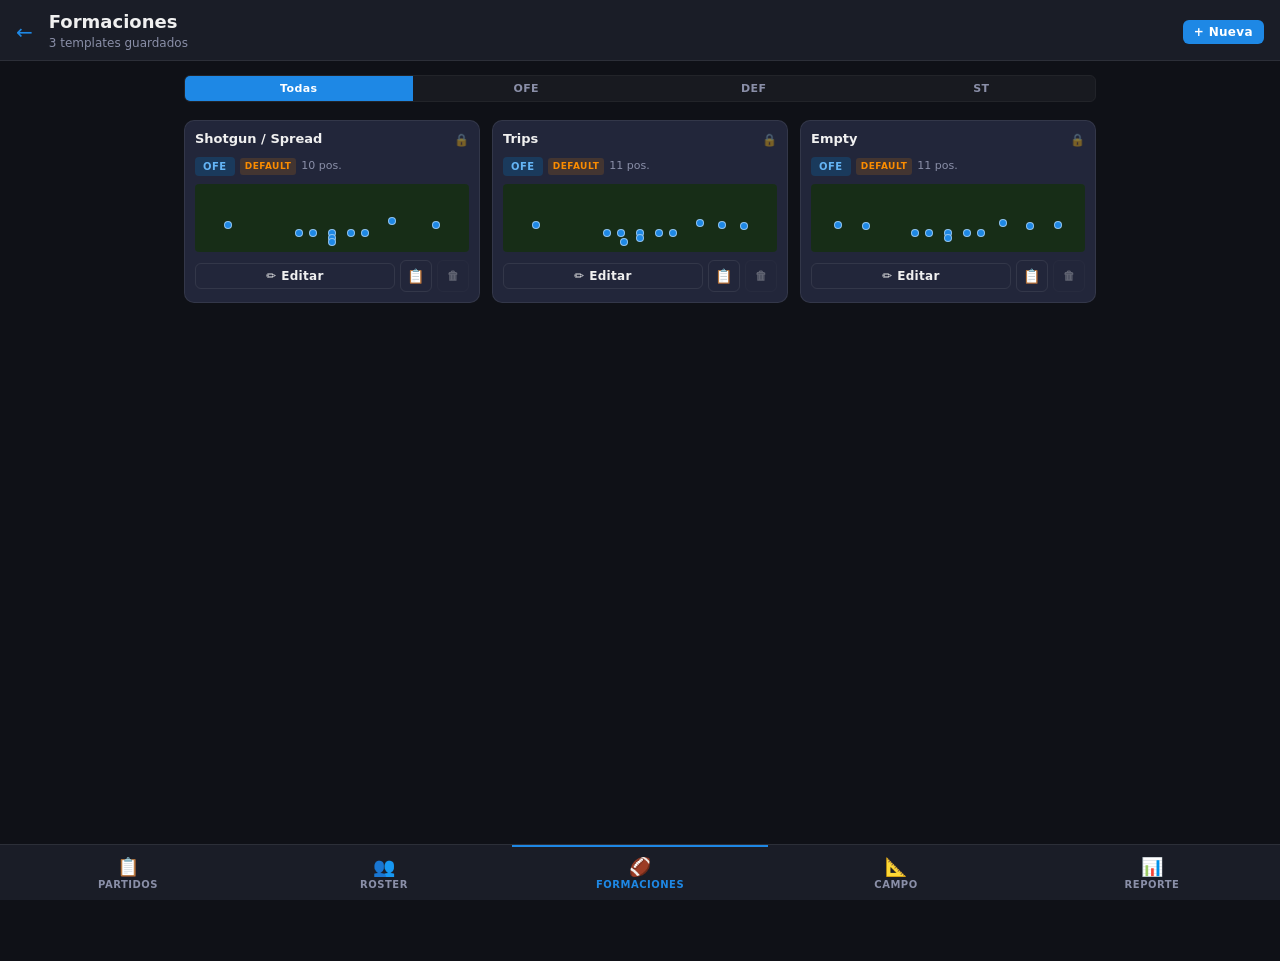
==== formations.html @ b18ea70d "Add files via upload" ====
<!DOCTYPE html>
<html lang="es">
<head>
  <meta charset="UTF-8">
  <meta name="viewport" content="width=device-width, initial-scale=1.0, user-scalable=no">
  <title>Formaciones — Player Participation</title>
  <link rel="stylesheet" href="styles.css">
  <style>
    /* ══ LIST VIEW ══ */

    .page-header {
      display: flex; align-items: center; gap: 8px;
      padding: 12px 16px 8px;
      border-bottom: 1px solid var(--border);
      background: var(--bg-panel);
      position: sticky; top: 0; z-index: 20;
    }
    .header-back {
      background: none; border: none; color: var(--accent);
      font-size: 20px; line-height: 1; padding: 4px 8px 4px 0;
      cursor: pointer; flex-shrink: 0;
      -webkit-tap-highlight-color: transparent;
    }
    .header-title-wrap { flex: 1; min-width: 0; }
    .header-title { font-size: 18px; font-weight: 800; line-height: 1.1; }
    .header-subtitle { font-size: 12px; color: var(--text-muted); margin-top: 2px; }

    .filter-bar { padding: 12px 16px 4px; }

    /* Formation grid */
    .formation-grid {
      display: grid;
      grid-template-columns: 1fr 1fr;
      gap: 12px;
      padding: 12px 16px 80px;
    }

    .formation-card {
      background: var(--bg-card);
      border-radius: var(--radius-md);
      padding: 10px;
      border: 1px solid var(--border);
      display: flex; flex-direction: column; gap: 8px;
      transition: border-color 0.15s;
    }
    .formation-card:hover { border-color: rgba(255,255,255,0.15); }

    .card-top-row {
      display: flex; align-items: flex-start;
      justify-content: space-between; gap: 4px;
    }
    .card-name {
      font-size: 13px; font-weight: 700; line-height: 1.3;
      word-break: break-word; flex: 1;
    }
    .badge-lock { font-size: 12px; opacity: 0.45; flex-shrink: 0; }
    .card-meta {
      display: flex; align-items: center;
      gap: 5px; flex-wrap: wrap;
    }
    .badge-default {
      padding: 2px 5px; border-radius: 3px;
      font-size: 9px; font-weight: 800; letter-spacing: 0.5px;
      background: rgba(251,140,0,0.15); color: var(--warn);
      text-transform: uppercase;
    }
    .card-pos-count { font-size: 11px; color: var(--text-muted); }

    /* Mini field preview */
    .mini-field {
      position: relative; width: 100%; height: 68px;
      border-radius: 4px; overflow: hidden;
      background-color: var(--bg-field);
      background-image: url('35_NCAA_Field_Player_Participation.png');
      background-size: cover; background-position: center;
      flex-shrink: 0;
    }
    .mini-field::before {
      content: ''; position: absolute; inset: 0;
      background: rgba(0,0,0,0.22); pointer-events: none;
    }
    .mini-dot {
      position: absolute;
      width: 7px; height: 7px; border-radius: 50%;
      background: #1e88e5; transform: translate(-50%,-50%);
      z-index: 1; pointer-events: none;
    }

    /* Card actions */
    .card-actions { display: flex; gap: 5px; align-items: center; }
    .btn-edit-card { flex: 1; }

    @media (min-width: 768px) {
      .filter-bar {
        padding: 14px 24px 4px;
        max-width: 960px; margin: 0 auto;
      }
      .formation-grid {
        grid-template-columns: 1fr 1fr 1fr;
        padding: 14px 24px 80px;
        max-width: 960px; margin: 0 auto;
      }
    }

    /* ══ EDITOR VIEW ══ */

    #view-editor {
      position: fixed; inset: 0;
      background: var(--bg-app);
      z-index: 200;
      display: none; flex-direction: column;
    }
    #view-editor.active { display: flex; }

    .editor-header {
      display: flex; align-items: center; gap: 8px;
      padding: 10px 16px;
      background: var(--bg-panel);
      border-bottom: 1px solid var(--border);
      flex-shrink: 0;
    }
    .editor-title {
      flex: 1; font-size: 15px; font-weight: 700; text-align: center;
      white-space: nowrap; overflow: hidden; text-overflow: ellipsis;
    }

    /* Editor body — portrait: single column, landscape: two columns */
    .editor-body {
      flex: 1; overflow-y: auto; -webkit-overflow-scrolling: touch;
      padding: 14px; display: flex; flex-direction: column; gap: 14px;
    }
    .editor-left  { display: flex; flex-direction: column; gap: 14px; }
    .editor-right { display: flex; flex-direction: column; gap: 14px; }

    @media (min-width: 768px) {
      .editor-body {
        flex-direction: row; align-items: flex-start;
        overflow: hidden; padding: 16px 20px; gap: 18px;
      }
      .editor-left {
        flex: 1; min-width: 0; overflow-y: auto; height: 100%;
      }
      .editor-right {
        width: 275px; flex-shrink: 0; overflow-y: auto; height: 100%;
      }
    }

    /* Meta panel */
    .editor-meta {
      background: var(--bg-panel); border-radius: var(--radius-md);
      padding: 13px; border: 1px solid var(--border);
      display: flex; flex-direction: column; gap: 10px; flex-shrink: 0;
    }
    .csv-hint {
      background: rgba(30,136,229,0.08);
      border: 1px solid rgba(30,136,229,0.18);
      border-radius: var(--radius-sm);
      padding: 8px 10px; font-size: 11px;
      color: var(--text-muted); line-height: 1.55;
    }

    /* Unit toggle */
    .unit-toggle { display: flex; gap: 8px; }
    .unit-toggle-btn {
      flex: 1; padding: 8px 6px;
      border-radius: var(--radius-sm); border: 1px solid var(--border);
      background: rgba(255,255,255,0.04); color: var(--text-muted);
      font-size: 13px; font-weight: 700; cursor: pointer; text-align: center;
      transition: background 0.15s, border-color 0.15s, color 0.15s;
      -webkit-tap-highlight-color: transparent;
    }
    .unit-toggle-btn[data-unit="OFE"].active { background:#1a3a5c; border-color:#64b5f6; color:#64b5f6; }
    .unit-toggle-btn[data-unit="DEF"].active { background:#3a1a1a; border-color:#ef9a9a; color:#ef9a9a; }
    .unit-toggle-btn[data-unit="ST"].active  { background:#1a3a1a; border-color:#a5d6a7; color:#a5d6a7; }

    /* Editor field */
    #editor-field {
      aspect-ratio: 16 / 7;
      max-height: 65vh;
      width: 100%;
      background-image: url('35_NCAA_Field_Player_Participation.png');
      background-size: cover;
      background-position: center center;
      position: relative;
      overflow: hidden;
      border-radius: var(--radius-md);
      border: 2px solid rgba(255,255,255,0.1);
      background-color: var(--bg-field);
      touch-action: none;
      user-select: none; -webkit-user-select: none;
      flex-shrink: 0; cursor: default;
    }
    #editor-field::before {
      content: ''; position: absolute; inset: 0;
      background: rgba(0,0,0,0.15); z-index: 1; pointer-events: none;
    }

    /* Editor chips */
    .e-chip {
      position: absolute;
      width: 44px; height: 44px; border-radius: 50%;
      border: 2px solid rgba(255,255,255,0.6);
      background: rgba(30,136,229,0.65);
      display: flex; align-items: center; justify-content: center;
      font-size: 9px; font-weight: 800; color: #fff;
      cursor: grab; transform: translate(-50%,-50%);
      user-select: none; -webkit-user-select: none;
      touch-action: none; z-index: 10;
      text-align: center; line-height: 1.15;
      overflow: hidden; word-break: break-all; padding: 3px;
      transition: border-color 0.1s, box-shadow 0.1s, background 0.1s;
    }
    .e-chip:active { cursor: grabbing; }
    .e-chip.selected {
      border-color: #fff;
      box-shadow: 0 0 0 3px rgba(255,255,255,0.3);
      background: var(--accent); z-index: 15;
    }

    /* Controls panel */
    .editor-controls {
      background: var(--bg-panel); border-radius: var(--radius-md);
      padding: 13px; border: 1px solid var(--border);
      display: flex; flex-direction: column; gap: 10px; flex-shrink: 0;
    }
    .controls-top-row { display: flex; gap: 8px; }
    .label-panel { display: flex; flex-direction: column; gap: 6px; }
    .label-panel.hidden { display: none; }
    .chip-count {
      font-size: 11px; color: var(--text-muted); text-align: right;
    }
  </style>
</head>
<body>

  <!-- ══════════════════════════════════
       LIST VIEW
  ══════════════════════════════════ -->
  <div id="view-list">

    <header class="page-header">
      <button class="header-back" onclick="location.href='index.html'" aria-label="Volver">←</button>
      <div class="header-title-wrap">
        <div class="header-title">Formaciones</div>
        <div class="header-subtitle" id="counter">0 templates</div>
      </div>
      <button class="btn btn-primary btn-sm" onclick="openEditor(null)">+ Nueva</button>
    </header>

    <main class="page-content">

      <!-- Unit filter -->
      <div class="filter-bar">
        <div class="tab-strip">
          <button class="tab-btn active" data-unit="all" onclick="setUnitFilter('all')">Todas</button>
          <button class="tab-btn"        data-unit="OFE" onclick="setUnitFilter('OFE')">OFE</button>
          <button class="tab-btn"        data-unit="DEF" onclick="setUnitFilter('DEF')">DEF</button>
          <button class="tab-btn"        data-unit="ST"  onclick="setUnitFilter('ST')">ST</button>
        </div>
      </div>

      <!-- Grid container (filled by JS) -->
      <div id="formation-grid-wrap"></div>

    </main>

    <nav class="nav-bar">
      <button class="nav-tab" onclick="location.href='index.html'">
        <span class="nav-icon">📋</span>PARTIDOS
      </button>
      <button class="nav-tab" onclick="location.href='roster.html'">
        <span class="nav-icon">👥</span>ROSTER
      </button>
      <button class="nav-tab active" onclick="location.href='formations.html'">
        <span class="nav-icon">🏈</span>FORMACIONES
      </button>
      <button class="nav-tab" onclick="goCampo()">
        <span class="nav-icon">📐</span>CAMPO
      </button>
      <button class="nav-tab" onclick="goReport()">
        <span class="nav-icon">📊</span>REPORTE
      </button>
    </nav>

  </div><!-- #view-list -->

  <!-- ══════════════════════════════════
       EDITOR VIEW (fixed full-screen overlay)
  ══════════════════════════════════ -->
  <div id="view-editor">

    <header class="editor-header">
      <button class="btn btn-ghost btn-sm" onclick="cancelEditor()">← Cancelar</button>
      <div class="editor-title" id="editor-title">Nueva formación</div>
      <button class="btn btn-primary btn-sm" onclick="submitFormation()">Guardar</button>
    </header>

    <div class="editor-body" id="editor-body">

      <!-- Left: interactive field -->
      <div class="editor-left">
        <div id="editor-field"></div>
      </div>

      <!-- Right: metadata + controls -->
      <div class="editor-right">

        <!-- Meta -->
        <div class="editor-meta">
          <div class="form-group">
            <label class="form-label" for="f-form-name">Nombre del template *</label>
            <input type="text" id="f-form-name" placeholder="Ej: Shotgun / Spread"
                   oninput="onNameInput(this.value)">
          </div>
          <div class="form-group">
            <label class="form-label">Unidad *</label>
            <div class="unit-toggle">
              <button class="unit-toggle-btn" data-unit="OFE" onclick="selectEditorUnit('OFE')">OFE</button>
              <button class="unit-toggle-btn" data-unit="DEF" onclick="selectEditorUnit('DEF')">DEF</button>
              <button class="unit-toggle-btn" data-unit="ST"  onclick="selectEditorUnit('ST')">ST</button>
            </div>
          </div>
          <div class="csv-hint">
            ℹ️ El nombre debe coincidir exactamente con el valor de <strong>"Formation"</strong> en tu CSV de PlaySync
          </div>
        </div>

        <!-- Controls -->
        <div class="editor-controls">
          <div class="controls-top-row">
            <button class="btn btn-ghost btn-sm" style="flex:1" onclick="addChip()">
              + Agregar posición
            </button>
            <button class="btn btn-danger btn-sm btn-icon" id="btn-del-chip"
                    onclick="deleteSelectedChip()" disabled title="Eliminar seleccionada"
                    style="width:36px;height:32px">🗑</button>
          </div>
          <div class="label-panel hidden" id="label-panel">
            <label class="form-label">Posición seleccionada — label</label>
            <input type="text" id="f-chip-label" placeholder="Ej: WR-X"
                   oninput="updateChipLabel(this.value)"
                   onkeydown="if(event.key==='Enter')this.blur()">
          </div>
          <div class="chip-count" id="chip-count">0 posiciones</div>
        </div>

      </div><!-- .editor-right -->
    </div><!-- .editor-body -->

  </div><!-- #view-editor -->

  <!-- TOAST -->
  <div class="toast" id="toast"></div>

  <script src="app.js"></script>
  <script>
  'use strict';

  /* ─────────────────────────────────────────────
     STATE
  ───────────────────────────────────────────── */
  let formations       = [];
  let activeUnit       = 'all';
  let editingFormation = null;   // deep copy of formation being edited
  let selectedChipId   = null;
  let isDragging       = false;

  /* ─────────────────────────────────────────────
     INIT
  ───────────────────────────────────────────── */
  document.addEventListener('DOMContentLoaded', () => {
    formations = getFormations();
    renderList();
    updateCounter();

    // Deselect chip when clicking field background
    document.getElementById('editor-field').addEventListener('click', (e) => {
      if (e.target === document.getElementById('editor-field') && !isDragging) {
        deselectChip();
      }
    });
  });

  /* ─────────────────────────────────────────────
     LIST VIEW — RENDER
  ───────────────────────────────────────────── */
  function setUnitFilter(unit) {
    activeUnit = unit;
    document.querySelectorAll('.tab-btn').forEach(btn => {
      btn.classList.toggle('active', btn.dataset.unit === unit);
    });
    renderList();
  }

  function renderList() {
    formations = getFormations();
    const wrap = document.getElementById('formation-grid-wrap');

    const filtered = formations.filter(
      f => activeUnit === 'all' || f.unit === activeUnit
    );

    if (!formations.length) {
      wrap.innerHTML = `
        <div class="empty-state">
          <div class="empty-icon">🏈</div>
          <div><strong>Sin formaciones guardadas</strong></div>
          <div style="margin-top:6px;font-size:13px">
            Crea tu primera formación o<br>usa las plantillas por defecto
          </div>
          <div style="margin-top:1.25rem">
            <button class="btn btn-primary btn-sm" onclick="openEditor(null)">+ Nueva formación</button>
          </div>
        </div>`;
      return;
    }

    if (!filtered.length) {
      wrap.innerHTML = `
        <div class="empty-state" style="padding:2.5rem 1rem">
          <div style="font-size:13px;color:var(--text-muted)">Sin formaciones para esta unidad</div>
        </div>`;
      return;
    }

    wrap.innerHTML = `<div class="formation-grid">${
      filtered.map(f => buildCardHTML(f)).join('')
    }</div>`;

    // Inject mini-field dots after DOM insertion
    filtered.forEach(f => {
      const el = document.getElementById(`mini-${f.id}`);
      if (el) renderMiniField(f, el);
    });
  }

  function buildCardHTML(f) {
    const badgeCls = f.unit === 'OFE' ? 'badge-ofe'
                   : f.unit === 'DEF' ? 'badge-def'
                   : 'badge-st';
    const posCount = (f.positions || []).length;

    return `
      <div class="formation-card">
        <div class="card-top-row">
          <div class="card-name">${esc(f.name)}</div>
          ${f.isDefault ? '<span class="badge-lock" title="Template por defecto">🔒</span>' : ''}
        </div>
        <div class="card-meta">
          <span class="badge ${badgeCls}">${esc(f.unit)}</span>
          ${f.isDefault ? '<span class="badge-default">DEFAULT</span>' : ''}
          <span class="card-pos-count">${posCount} pos.</span>
        </div>
        <div class="mini-field" id="mini-${f.id}"></div>
        <div class="card-actions">
          <button class="btn btn-ghost btn-sm btn-edit-card"
                  onclick="openEditor('${f.id}')">✏ Editar</button>
          <button class="btn btn-ghost btn-sm btn-icon" title="Duplicar"
                  onclick="duplicateFormation('${f.id}')"
                  style="width:32px;height:32px;font-size:14px">📋</button>
          ${f.isDefault
            ? `<button class="btn btn-ghost btn-sm btn-icon" title="Template por defecto — no se puede eliminar"
                       style="width:32px;height:32px;opacity:.3;cursor:not-allowed">🗑</button>`
            : `<button class="btn btn-ghost btn-sm btn-icon" title="Eliminar"
                       onclick="confirmDeleteFormation('${f.id}')"
                       style="width:32px;height:32px">🗑</button>`
          }
        </div>
      </div>`;
  }

  function renderMiniField(formation, containerEl) {
    containerEl.style.position   = 'relative';
    containerEl.style.background = '#1e3a1e';
    containerEl.style.borderRadius = '4px';
    containerEl.style.width      = '100%';
    containerEl.style.aspectRatio = '16 / 7';
    containerEl.style.height     = '';

    (formation.positions || []).forEach(pos => {
      const dot = document.createElement('div');
      dot.style.cssText = `
        position: absolute;
        width: 8px;
        height: 8px;
        border-radius: 50%;
        background: #1e88e5;
        border: 1px solid rgba(255,255,255,0.5);
        left: ${pos.x}%;
        top: ${pos.y}%;
        transform: translate(-50%, -50%);
      `;
      containerEl.appendChild(dot);
    });
  }

  function updateCounter() {
    const n = getFormations().length;
    document.getElementById('counter').textContent =
      n === 1 ? '1 template guardado' : `${n} templates guardados`;
  }

  /* ─────────────────────────────────────────────
     LIST ACTIONS
  ───────────────────────────────────────────── */
  function confirmDeleteFormation(id) {
    const f = formations.find(x => x.id === id);
    if (!f) return;
    if (f.isDefault) {
      showToast('Los templates por defecto no se pueden eliminar');
      return;
    }
    if (!confirm(`¿Eliminar la formación "${f.name}"?`)) return;
    deleteFormation(id);
    formations = getFormations();
    renderList();
    updateCounter();
    showToast('Formación eliminada');
  }

  function duplicateFormation(id) {
    const original = formations.find(f => f.id === id);
    if (!original) return;
    const copy = {
      id:        generateId(),
      name:      `Copia de ${original.name}`,
      unit:      original.unit,
      isDefault: false,
      positions: (original.positions || []).map(p => ({ ...p, id: generateId() })),
    };
    saveFormation(copy);
    formations = getFormations();
    renderList();
    updateCounter();
    showToast(`"${copy.name}" creada ✓`);
  }

  /* ─────────────────────────────────────────────
     EDITOR — OPEN / CLOSE
  ───────────────────────────────────────────── */
  function openEditor(idOrNull) {
    if (idOrNull) {
      const f = formations.find(x => x.id === idOrNull);
      if (!f) return;
      // Deep copy so edits don't mutate originals until Save
      editingFormation = {
        id:        f.id,
        name:      f.name,
        unit:      f.unit,
        isDefault: f.isDefault || false,
        positions: (f.positions || []).map(p => ({ ...p })),
      };
    } else {
      editingFormation = {
        id:        generateId(),
        name:      '',
        unit:      'OFE',
        isDefault: false,
        positions: [],
      };
    }

    selectedChipId = null;

    document.getElementById('f-form-name').value = editingFormation.name;
    setEditorUnit(editingFormation.unit);
    document.getElementById('editor-title').textContent =
      editingFormation.name || 'Nueva formación';

    document.getElementById('view-editor').classList.add('active');
    renderEditorField();
    updateChipCount();
    syncLabelPanel();
  }

  function cancelEditor() {
    document.getElementById('view-editor').classList.remove('active');
    editingFormation = null;
    selectedChipId   = null;
  }

  /* ─────────────────────────────────────────────
     EDITOR — META
  ───────────────────────────────────────────── */
  function onNameInput(val) {
    if (editingFormation) editingFormation.name = val.trim();
    document.getElementById('editor-title').textContent = val.trim() || 'Nueva formación';
  }

  function selectEditorUnit(unit) {
    if (editingFormation) editingFormation.unit = unit;
    setEditorUnit(unit);
  }

  function setEditorUnit(unit) {
    document.querySelectorAll('.unit-toggle-btn').forEach(btn => {
      btn.classList.toggle('active', btn.dataset.unit === unit);
    });
  }

  /* ─────────────────────────────────────────────
     EDITOR — FIELD RENDER
  ───────────────────────────────────────────── */
  function renderEditorField() {
    const field = document.getElementById('editor-field');
    // Remove existing chips (keep ::before pseudo-element via CSS)
    field.querySelectorAll('.e-chip').forEach(el => el.remove());

    if (!editingFormation) return;

    editingFormation.positions.forEach(pos => {
      const chip = document.createElement('div');
      chip.className  = 'e-chip';
      chip.style.left = pos.x + '%';
      chip.style.top  = pos.y + '%';
      chip.dataset.id = pos.id;

      // Cambio 2 — tamaño y color de chip
      chip.style.width        = '42px';
      chip.style.height       = '42px';
      chip.style.borderRadius = '50%';
      chip.style.background   = 'rgba(0, 0, 0, 0.75)';
      chip.style.border       = '2px solid rgba(255, 255, 255, 0.85)';
      chip.style.color        = '#ffffff';
      chip.style.cursor       = 'grab';

      if (pos.id === selectedChipId) {
        chip.style.border     = '3px solid #ffffff';
        chip.style.boxShadow  = '0 0 0 3px rgba(255,255,255,0.4)';
        chip.style.background = '#1e88e5';
      }

      // Cambio 3 — label element con tipografía
      const labelEl = document.createElement('span');
      labelEl.textContent          = pos.label;
      labelEl.style.fontSize       = '9px';
      labelEl.style.fontWeight     = '500';
      labelEl.style.color          = '#ffffff';
      labelEl.style.textAlign      = 'center';
      labelEl.style.maxWidth       = '38px';
      labelEl.style.overflow       = 'hidden';
      labelEl.style.textOverflow   = 'ellipsis';
      labelEl.style.whiteSpace     = 'nowrap';
      labelEl.style.lineHeight     = '1.1';
      chip.appendChild(labelEl);

      chip.addEventListener('mousedown', (e) => {
        e.preventDefault();
        e.stopPropagation();
        selectChip(pos.id);
        initDrag(chip, pos.id, e);
      });
      chip.addEventListener('touchstart', (e) => {
        e.preventDefault();
        e.stopPropagation();
        selectChip(pos.id);
        initDrag(chip, pos.id, e);
      }, { passive: false });

      field.appendChild(chip);
    });
  }

  /* ─────────────────────────────────────────────
     EDITOR — CHIP SELECTION
  ───────────────────────────────────────────── */
  function selectChip(id) {
    selectedChipId = id;
    document.querySelectorAll('.e-chip').forEach(el => {
      el.classList.toggle('selected', el.dataset.id === id);
    });
    syncLabelPanel();
  }

  function deselectChip() {
    selectedChipId = null;
    document.querySelectorAll('.e-chip').forEach(el => el.classList.remove('selected'));
    syncLabelPanel();
  }

  function syncLabelPanel() {
    const panel = document.getElementById('label-panel');
    const delBtn = document.getElementById('btn-del-chip');

    if (selectedChipId && editingFormation) {
      const pos = editingFormation.positions.find(p => p.id === selectedChipId);
      if (pos) {
        panel.classList.remove('hidden');
        document.getElementById('f-chip-label').value = pos.label;
        delBtn.disabled = false;
        return;
      }
    }
    panel.classList.add('hidden');
    delBtn.disabled = true;
  }

  function updateChipLabel(newLabel) {
    if (!selectedChipId || !editingFormation) return;
    const pos = editingFormation.positions.find(p => p.id === selectedChipId);
    if (!pos) return;
    pos.label = newLabel;
    // Update DOM text directly — no full re-render needed
    const chip = document.querySelector(`.e-chip[data-id="${selectedChipId}"]`);
    if (chip) {
      const labelEl = chip.querySelector('span');
      if (labelEl) labelEl.textContent = newLabel;
    }
  }

  /* ─────────────────────────────────────────────
     EDITOR — ADD / DELETE CHIP
  ───────────────────────────────────────────── */
  function addChip() {
    if (!editingFormation) return;
    const newPos = { id: generateId(), label: 'POS', x: 50, y: 50 };
    editingFormation.positions.push(newPos);
    renderEditorField();
    updateChipCount();
    selectChip(newPos.id);
    setTimeout(() => {
      const inp = document.getElementById('f-chip-label');
      inp.focus();
      inp.select();
    }, 60);
  }

  function deleteSelectedChip() {
    if (!selectedChipId || !editingFormation) return;
    editingFormation.positions = editingFormation.positions.filter(
      p => p.id !== selectedChipId
    );
    selectedChipId = null;
    renderEditorField();
    updateChipCount();
    syncLabelPanel();
  }

  function updateChipCount() {
    const n = editingFormation ? editingFormation.positions.length : 0;
    document.getElementById('chip-count').textContent =
      n === 1 ? '1 posición' : `${n} posiciones`;
  }

  /* ─────────────────────────────────────────────
     EDITOR — DRAG & DROP (mouse + touch)
  ───────────────────────────────────────────── */
  function initDrag(chipEl, posId, startEvent) {
    if (isDragging) return;

    const field = document.getElementById('editor-field');
    const pos   = editingFormation.positions.find(p => p.id === posId);
    if (!pos) return;

    const fieldRect = field.getBoundingClientRect();

    // Chip center in pixels relative to the field
    const chipCX = (pos.x / 100) * fieldRect.width;
    const chipCY = (pos.y / 100) * fieldRect.height;

    // Initial pointer position
    const startCX = startEvent.touches
      ? startEvent.touches[0].clientX
      : startEvent.clientX;
    const startCY = startEvent.touches
      ? startEvent.touches[0].clientY
      : startEvent.clientY;

    // Offset from the pointer to the chip center
    const offsetX = startCX - (fieldRect.left + chipCX);
    const offsetY = startCY - (fieldRect.top  + chipCY);

    isDragging = true;
    chipEl.style.cursor  = 'grabbing';
    chipEl.style.opacity = '0.85';
    chipEl.style.zIndex  = '50';

    function onMove(e) {
      e.preventDefault();
      const rect    = field.getBoundingClientRect();
      const clientX = e.touches ? e.touches[0].clientX : e.clientX;
      const clientY = e.touches ? e.touches[0].clientY : e.clientY;

      let newX = ((clientX - rect.left - offsetX) / rect.width)  * 100;
      let newY = ((clientY - rect.top  - offsetY) / rect.height) * 100;

      newX = Math.max(2, Math.min(98, newX));
      newY = Math.max(2, Math.min(98, newY));

      chipEl.style.left = newX + '%';
      chipEl.style.top  = newY + '%';
    }

    function onEnd() {
      isDragging = false;
      chipEl.style.cursor  = 'grab';
      chipEl.style.opacity = '1';
      chipEl.style.zIndex  = '';
      document.removeEventListener('mousemove', onMove);
      document.removeEventListener('mouseup',   onEnd);
      document.removeEventListener('touchmove', onMove);
      document.removeEventListener('touchend',  onEnd);

      // Persist final position to the data model
      const finalX = parseFloat(chipEl.style.left);
      const finalY = parseFloat(chipEl.style.top);
      if (!isNaN(finalX)) pos.x = finalX;
      if (!isNaN(finalY)) pos.y = finalY;
    }

    document.addEventListener('mousemove', onMove);
    document.addEventListener('mouseup',   onEnd);
    document.addEventListener('touchmove', onMove, { passive: false });
    document.addEventListener('touchend',  onEnd,  { passive: false });
  }

  /* ─────────────────────────────────────────────
     EDITOR — SAVE
  ───────────────────────────────────────────── */
  function submitFormation() {
    if (!editingFormation) return;

    const name = document.getElementById('f-form-name').value.trim();
    if (!name) {
      showToast('Ingresa un nombre para la formación');
      document.getElementById('f-form-name').focus();
      return;
    }
    if (!editingFormation.positions.length) {
      showToast('Agrega al menos una posición al campo');
      return;
    }

    editingFormation.name = name;

    saveFormation({
      id:        editingFormation.id,
      name:      editingFormation.name,
      unit:      editingFormation.unit,
      positions: editingFormation.positions,
    });

    formations = getFormations();
    cancelEditor();
    renderList();
    updateCounter();
    showToast(`"${name}" guardada ✓`);
  }

  /* ─────────────────────────────────────────────
     NAVIGATION
  ───────────────────────────────────────────── */
  function goCampo() {
    const game = getCurrentGame();
    if (game) {
      location.href = `grade.html?game=${game.id}`;
    } else {
      const games = getGames();
      if (games.length) {
        setCurrentGame(games[0].id);
        location.href = `grade.html?game=${games[0].id}`;
      } else {
        showToast('Crea un partido primero');
      }
    }
  }

  function goReport() {
    const games = getGames();
    if (!games.length) { showToast('Sin partidos para reportar'); return; }
    const last = games.slice().sort((a, b) =>
      (b.date || '').localeCompare(a.date || '')
    )[0];
    location.href = `report.html?game=${last.id}`;
  }

  /* ─────────────────────────────────────────────
     TOAST
  ───────────────────────────────────────────── */
  let _tt;
  function showToast(msg) {
    const el = document.getElementById('toast');
    el.textContent = msg;
    el.classList.add('show');
    clearTimeout(_tt);
    _tt = setTimeout(() => el.classList.remove('show'), 2500);
  }

  /* ─────────────────────────────────────────────
     HELPERS
  ───────────────────────────────────────────── */
  function esc(s) {
    return String(s)
      .replace(/&/g,'&amp;').replace(/</g,'&lt;')
      .replace(/>/g,'&gt;').replace(/"/g,'&quot;');
  }
  </script>

</body>
</html>
---- styles.css ----
/* ============================================================
   Player Participation — styles.css
   Global styles, components, and utilities
   ============================================================ */

/* ────────────────────────────────────────────
   CSS VARIABLES
──────────────────────────────────────────── */
:root {
  --bg-app:       #0f1117;
  --bg-panel:     #1a1d27;
  --bg-card:      #22263a;
  --bg-field:     #1e3a1e;
  --accent:       #1e88e5;
  --accent-dark:  #1565c0;
  --success:      #43a047;
  --danger:       #e53935;
  --warn:         #fb8c00;
  --text-primary: #f0f0f0;
  --text-muted:   #8a8fa8;
  --border:       rgba(255, 255, 255, 0.08);
  --radius-sm:    6px;
  --radius-md:    10px;
  --radius-lg:    16px;
}

/* ────────────────────────────────────────────
   RESET & BASE
──────────────────────────────────────────── */
*,
*::before,
*::after {
  box-sizing: border-box;
  margin: 0;
  padding: 0;
}

html {
  height: 100%;
  -webkit-text-size-adjust: 100%;
}

body {
  min-height: 100%;
  min-height: 100dvh;
  background: var(--bg-app);
  color: var(--text-primary);
  font-family: system-ui, -apple-system, 'Segoe UI', Helvetica, Arial, sans-serif;
  font-size: 15px;
  line-height: 1.5;
  overflow-x: hidden;
  -webkit-font-smoothing: antialiased;
  -moz-osx-font-smoothing: grayscale;
}

a {
  color: var(--accent);
  text-decoration: none;
}

img {
  max-width: 100%;
  display: block;
}

button {
  cursor: pointer;
  font-family: inherit;
  -webkit-tap-highlight-color: transparent;
}

/* ────────────────────────────────────────────
   PAGE LAYOUT
──────────────────────────────────────────── */
.page-content {
  padding-bottom: 56px;   /* clear fixed nav bar */
  min-height: 100dvh;
}

/* ────────────────────────────────────────────
   NAV BAR (bottom, fixed)
──────────────────────────────────────────── */
.nav-bar {
  position: fixed;
  bottom: 0;
  left: 0;
  right: 0;
  height: 56px;
  background: var(--bg-panel);
  border-top: 1px solid var(--border);
  display: flex;
  align-items: stretch;
  z-index: 50;
}

.nav-tab {
  flex: 1;
  display: flex;
  flex-direction: column;
  align-items: center;
  justify-content: center;
  gap: 3px;
  background: none;
  border: none;
  border-top: 2px solid transparent;
  color: var(--text-muted);
  font-size: 10px;
  font-weight: 700;
  letter-spacing: 0.5px;
  text-transform: uppercase;
  transition: color 0.15s, border-color 0.15s;
  padding: 0 4px;
  -webkit-tap-highlight-color: transparent;
}

.nav-tab .nav-icon {
  font-size: 18px;
  line-height: 1;
}

.nav-tab.active {
  color: var(--accent);
  border-top-color: var(--accent);
}

/* ────────────────────────────────────────────
   CARDS
──────────────────────────────────────────── */
.card {
  background: var(--bg-card);
  border-radius: var(--radius-md);
  padding: 1rem;
  border: 1px solid var(--border);
}

.card + .card {
  margin-top: 0.75rem;
}

.card-header {
  display: flex;
  align-items: center;
  justify-content: space-between;
  margin-bottom: 0.75rem;
}

.card-title {
  font-size: 15px;
  font-weight: 700;
}

/* ────────────────────────────────────────────
   BUTTONS
──────────────────────────────────────────── */
.btn {
  display: inline-flex;
  align-items: center;
  justify-content: center;
  gap: 6px;
  padding: 0.5rem 1rem;
  border: none;
  border-radius: var(--radius-sm);
  font-size: 13px;
  font-weight: 700;
  letter-spacing: 0.3px;
  white-space: nowrap;
  transition: opacity 0.15s, background 0.15s;
  -webkit-tap-highlight-color: transparent;
  text-decoration: none;
  cursor: pointer;
}

.btn:active {
  opacity: 0.65;
}

.btn:disabled {
  opacity: 0.38;
  cursor: not-allowed;
}

.btn-sm {
  padding: 0.3rem 0.7rem;
  font-size: 12px;
}

.btn-lg {
  padding: 0.7rem 1.4rem;
  font-size: 15px;
}

.btn-icon {
  width: 36px;
  height: 36px;
  padding: 0;
  border-radius: var(--radius-sm);
}

.btn-primary {
  background: var(--accent);
  color: #fff;
}

.btn-primary:hover {
  background: var(--accent-dark);
}

.btn-ghost {
  background: transparent;
  border: 1px solid var(--border);
  color: var(--text-primary);
}

.btn-ghost:hover {
  background: rgba(255, 255, 255, 0.06);
}

.btn-danger {
  background: var(--danger);
  color: #fff;
}

.btn-success {
  background: var(--success);
  color: #fff;
}

.btn-warn {
  background: var(--warn);
  color: #fff;
}

/* ────────────────────────────────────────────
   UNIT BADGES
──────────────────────────────────────────── */
.badge {
  display: inline-flex;
  align-items: center;
  padding: 2px 8px;
  border-radius: 4px;
  font-size: 10px;
  font-weight: 700;
  letter-spacing: 0.5px;
  text-transform: uppercase;
}

.badge-ofe {
  background: #1a3a5c;
  color: #64b5f6;
}

.badge-def {
  background: #3a1a1a;
  color: #ef9a9a;
}

.badge-st {
  background: #1a3a1a;
  color: #a5d6a7;
}

/* ────────────────────────────────────────────
   GRADE BUTTONS  (-2 to +2)
──────────────────────────────────────────── */
.grade-btn {
  width: 36px;
  height: 36px;
  border-radius: 50%;
  border: 2px solid var(--border);
  background: rgba(255, 255, 255, 0.06);
  color: var(--text-primary);
  font-size: 12px;
  font-weight: 800;
  display: flex;
  align-items: center;
  justify-content: center;
  cursor: pointer;
  transition: background 0.15s, border-color 0.15s;
  -webkit-tap-highlight-color: transparent;
}

.grade-btn:active {
  opacity: 0.7;
}

.grade-btn.active-neg {
  background: var(--danger);
  border-color: var(--danger);
  color: #fff;
}

.grade-btn.active-pos {
  background: var(--success);
  border-color: var(--success);
  color: #fff;
}

.grade-btn.active-zero {
  background: var(--text-muted);
  border-color: var(--text-muted);
  color: #fff;
}

.grade-row {
  display: flex;
  align-items: center;
  gap: 6px;
}

.grade-label {
  font-size: 11px;
  color: var(--text-muted);
  min-width: 72px;
  font-weight: 600;
}

/* ────────────────────────────────────────────
   MODAL
──────────────────────────────────────────── */
.modal-overlay {
  position: fixed;
  inset: 0;
  background: rgba(0, 0, 0, 0.7);
  z-index: 100;
  display: flex;
  align-items: center;
  justify-content: center;
  padding: 16px;
  backdrop-filter: blur(2px);
  -webkit-backdrop-filter: blur(2px);
}

.modal-overlay.hidden {
  display: none;
}

.modal-box {
  background: var(--bg-panel);
  border-radius: var(--radius-lg);
  padding: 1.5rem;
  width: 100%;
  max-width: 420px;
  max-height: 88dvh;
  overflow-y: auto;
  border: 1px solid rgba(255, 255, 255, 0.1);
  position: relative;
}

.modal-title {
  font-size: 17px;
  font-weight: 700;
  margin-bottom: 1rem;
}

.modal-close {
  position: absolute;
  top: 1rem;
  right: 1rem;
  background: none;
  border: none;
  color: var(--text-muted);
  font-size: 20px;
  line-height: 1;
  cursor: pointer;
  padding: 2px 6px;
}

.modal-close:hover {
  color: var(--text-primary);
}

.modal-actions {
  display: flex;
  gap: 8px;
  justify-content: flex-end;
  margin-top: 1.25rem;
}

/* ────────────────────────────────────────────
   POSITION CHIP (field overlay)
──────────────────────────────────────────── */
.position-chip {
  position: absolute;
  width: 42px;
  height: 42px;
  border-radius: 50%;
  border: 2px solid rgba(255, 255, 255, 0.85);
  background: rgba(0, 0, 0, 0.75);
  display: flex;
  flex-direction: column;
  align-items: center;
  justify-content: center;
  color: #fff;
  cursor: pointer;
  transform: translate(-50%, -50%);
  transition: background 0.15s, border-color 0.15s, box-shadow 0.15s;
  user-select: none;
  -webkit-user-select: none;
  touch-action: none;
  -webkit-tap-highlight-color: transparent;
  z-index: 10;
  text-align: center;
  line-height: 1.2;
}

.position-chip .chip-label {
  font-size: 9px;
  font-weight: 500;
  text-transform: uppercase;
  letter-spacing: 0.2px;
  color: #ffffff;
  text-shadow: none;
  line-height: 1.1;
  max-width: 38px;
  overflow: hidden;
  white-space: nowrap;
  text-overflow: ellipsis;
}

.position-chip .chip-number {
  font-size: 10px;
  font-weight: 600;
  color: #fff;
  line-height: 1.1;
}

.position-chip .chip-name {
  font-size: 8px;
  font-weight: 400;
  color: rgba(255, 255, 255, 0.9);
  line-height: 1.1;
  max-width: 38px;
  overflow: hidden;
  white-space: nowrap;
  text-overflow: ellipsis;
}

.position-chip.assigned {
  background: var(--accent);
  border-color: var(--accent);
}

.position-chip.selected {
  border: 3px solid #ffffff;
  box-shadow: 0 0 0 3px rgba(255, 255, 255, 0.4);
}

.position-chip.dimmed {
  opacity: 0.25;
  pointer-events: none;
}

.position-chip.drag-mode,
.position-chip.move-mode {
  cursor: grab;
  border-style: dashed;
}

.position-chip.drag-mode:active,
.position-chip.move-mode:active {
  cursor: grabbing;
}

/* Delete/unassign indicators */
.chip-x {
  position: absolute;
  top: -4px;
  right: -4px;
  width: 16px;
  height: 16px;
  border-radius: 50%;
  background: var(--danger);
  color: #fff;
  font-size: 9px;
  font-weight: 700;
  display: none;
  align-items: center;
  justify-content: center;
  z-index: 12;
  border: 1.5px solid var(--bg-app);
  cursor: pointer;
}

.position-chip.assigned:not(.dimmed):not(.drag-mode) .chip-x {
  display: flex;
}

/* ────────────────────────────────────────────
   INPUTS & SELECTS
──────────────────────────────────────────── */
input[type="text"],
input[type="number"],
input[type="date"],
input[type="search"],
input[type="email"],
select,
textarea {
  width: 100%;
  background: var(--bg-card);
  border: 1px solid var(--border);
  border-radius: var(--radius-sm);
  padding: 0.5rem 0.75rem;
  color: var(--text-primary);
  font-family: inherit;
  font-size: 14px;
  line-height: 1.4;
  -webkit-appearance: none;
  appearance: none;
  transition: border-color 0.15s;
}

input:focus,
select:focus,
textarea:focus {
  outline: none;
  border-color: var(--accent);
}

input::placeholder,
textarea::placeholder {
  color: var(--text-muted);
}

textarea {
  resize: vertical;
  min-height: 80px;
}

.form-group {
  display: flex;
  flex-direction: column;
  gap: 5px;
}

.form-group + .form-group {
  margin-top: 0.75rem;
}

.form-label {
  font-size: 11px;
  font-weight: 700;
  text-transform: uppercase;
  letter-spacing: 0.5px;
  color: var(--text-muted);
}

/* ────────────────────────────────────────────
   TABLE
──────────────────────────────────────────── */
.table-wrap {
  overflow-x: auto;
  -webkit-overflow-scrolling: touch;
}

table {
  width: 100%;
  border-collapse: collapse;
  font-size: 13px;
}

th {
  background: rgba(255, 255, 255, 0.04);
  padding: 8px 10px;
  text-align: left;
  font-size: 10px;
  text-transform: uppercase;
  letter-spacing: 0.5px;
  color: var(--text-muted);
  font-weight: 700;
  border-bottom: 1px solid var(--border);
  white-space: nowrap;
  position: sticky;
  top: 0;
  z-index: 2;
}

td {
  padding: 9px 10px;
  border-bottom: 1px solid var(--border);
  vertical-align: middle;
}

tr:last-child td {
  border-bottom: none;
}

tr:hover td {
  background: rgba(255, 255, 255, 0.025);
}

/* ────────────────────────────────────────────
   FIELD CONTAINER
──────────────────────────────────────────── */
.field-wrap {
  position: relative;
  width: 100%;
  aspect-ratio: 16 / 9;
  overflow: hidden;
  border-radius: var(--radius-md);
  border: 2px solid rgba(255, 255, 255, 0.1);
  background-color: var(--bg-field);
  background-image: url('35_NCAA_Field_Player_Participation.png');
  background-size: cover;
  background-position: center;
}

.field-wrap::before {
  content: '';
  position: absolute;
  inset: 0;
  background: rgba(0, 0, 0, 0.15);
  z-index: 1;
  pointer-events: none;
}

.field-midline {
  position: absolute;
  top: 50%;
  left: 0;
  right: 0;
  height: 1px;
  background: rgba(255, 255, 255, 0.3);
  z-index: 2;
  pointer-events: none;
}

.field-zone-label {
  position: absolute;
  left: 50%;
  transform: translateX(-50%);
  font-size: 10px;
  font-weight: 800;
  letter-spacing: 3px;
  text-transform: uppercase;
  color: rgba(255, 255, 255, 0.2);
  z-index: 2;
  pointer-events: none;
  white-space: nowrap;
}

.field-zone-label.offense { bottom: 5px; }
.field-zone-label.defense { top: 5px; }

/* ────────────────────────────────────────────
   TOAST / SNACKBAR
──────────────────────────────────────────── */
.toast {
  position: fixed;
  bottom: 68px;
  left: 50%;
  transform: translateX(-50%) translateY(8px);
  background: #1e2438;
  color: #fff;
  padding: 9px 18px;
  border-radius: 20px;
  font-size: 13px;
  z-index: 300;
  opacity: 0;
  transition: opacity 0.25s, transform 0.25s;
  pointer-events: none;
  white-space: nowrap;
  border: 1px solid rgba(255, 255, 255, 0.12);
}

.toast.show {
  opacity: 1;
  transform: translateX(-50%) translateY(0);
}

/* ────────────────────────────────────────────
   EMPTY STATE
──────────────────────────────────────────── */
.empty-state {
  text-align: center;
  color: var(--text-muted);
  padding: 3rem 1.5rem;
  font-size: 14px;
  line-height: 1.7;
}

.empty-state .empty-icon {
  font-size: 36px;
  margin-bottom: 0.5rem;
  opacity: 0.5;
}

/* ────────────────────────────────────────────
   SECTION HEADER
──────────────────────────────────────────── */
.section-header {
  display: flex;
  align-items: center;
  justify-content: space-between;
  padding: 14px 16px 10px;
  gap: 10px;
  flex-wrap: wrap;
}

.section-title {
  font-size: 19px;
  font-weight: 700;
}

/* ────────────────────────────────────────────
   TABS (inline, not nav)
──────────────────────────────────────────── */
.tab-strip {
  display: flex;
  border-radius: var(--radius-sm);
  overflow: hidden;
  border: 1px solid var(--border);
  flex-shrink: 0;
}

.tab-btn {
  flex: 1;
  padding: 6px 12px;
  font-size: 11px;
  font-weight: 700;
  letter-spacing: 0.4px;
  border: none;
  background: rgba(255, 255, 255, 0.04);
  color: var(--text-muted);
  cursor: pointer;
  transition: background 0.15s, color 0.15s;
  -webkit-tap-highlight-color: transparent;
}

.tab-btn.active {
  background: var(--accent);
  color: #fff;
}

.tab-btn.active-def {
  background: var(--danger);
  color: #fff;
}

/* ────────────────────────────────────────────
   PLAY ROW (jugada)
──────────────────────────────────────────── */
.play-row {
  display: flex;
  align-items: center;
  gap: 10px;
  padding: 10px 12px;
  background: var(--bg-card);
  border-radius: var(--radius-sm);
  border: 1px solid var(--border);
  cursor: pointer;
  transition: border-color 0.15s;
  -webkit-tap-highlight-color: transparent;
}

.play-row:hover,
.play-row:active {
  border-color: var(--accent);
}

.play-row.active {
  border-color: var(--accent);
  background: rgba(30, 136, 229, 0.1);
}

.play-row.graded {
  border-left: 3px solid var(--success);
}

.play-number {
  min-width: 28px;
  height: 28px;
  border-radius: 50%;
  background: rgba(255, 255, 255, 0.08);
  display: flex;
  align-items: center;
  justify-content: center;
  font-size: 11px;
  font-weight: 800;
  color: var(--text-muted);
  flex-shrink: 0;
}

.play-info {
  flex: 1;
  min-width: 0;
}

.play-name {
  font-size: 13px;
  font-weight: 600;
  white-space: nowrap;
  overflow: hidden;
  text-overflow: ellipsis;
}

.play-meta {
  font-size: 11px;
  color: var(--text-muted);
  white-space: nowrap;
  overflow: hidden;
  text-overflow: ellipsis;
}

/* ────────────────────────────────────────────
   SCROLLBAR
──────────────────────────────────────────── */
::-webkit-scrollbar {
  width: 4px;
  height: 4px;
}

::-webkit-scrollbar-track {
  background: transparent;
}

::-webkit-scrollbar-thumb {
  background: rgba(255, 255, 255, 0.12);
  border-radius: 4px;
}

/* ────────────────────────────────────────────
   UTILITIES
──────────────────────────────────────────── */
.text-muted   { color: var(--text-muted); }
.text-success { color: var(--success); }
.text-danger  { color: var(--danger); }
.text-warn    { color: var(--warn); }
.text-accent  { color: var(--accent); }

.font-bold  { font-weight: 700; }
.font-sm    { font-size: 12px; }
.font-xs    { font-size: 11px; }

.flex       { display: flex; }
.flex-col   { flex-direction: column; }
.flex-wrap  { flex-wrap: wrap; }
.items-center  { align-items: center; }
.items-start   { align-items: flex-start; }
.justify-between { justify-content: space-between; }
.justify-end     { justify-content: flex-end; }
.justify-center  { justify-content: center; }

.gap-1  { gap: 0.5rem; }
.gap-2  { gap: 1rem; }
.gap-05 { gap: 0.25rem; }

.w-full   { width: 100%; }
.h-full   { height: 100%; }

.mt-1  { margin-top: 0.5rem; }
.mt-2  { margin-top: 1rem; }
.mt-3  { margin-top: 1.5rem; }
.mb-1  { margin-bottom: 0.5rem; }
.mb-2  { margin-bottom: 1rem; }
.ml-auto { margin-left: auto; }

.p-1  { padding: 0.5rem; }
.p-2  { padding: 1rem; }
.px-1 { padding-left: 0.5rem; padding-right: 0.5rem; }
.px-2 { padding-left: 1rem;   padding-right: 1rem; }
.py-1 { padding-top: 0.5rem;  padding-bottom: 0.5rem; }

.rounded    { border-radius: var(--radius-sm); }
.rounded-md { border-radius: var(--radius-md); }
.rounded-lg { border-radius: var(--radius-lg); }

.border      { border: 1px solid var(--border); }
.border-top  { border-top: 1px solid var(--border); }

.overflow-hidden  { overflow: hidden; }
.overflow-y-auto  { overflow-y: auto; }
.overflow-x-auto  { overflow-x: auto; }

.truncate {
  overflow: hidden;
  white-space: nowrap;
  text-overflow: ellipsis;
}

.hidden { display: none !important; }

/* ────────────────────────────────────────────
   TWO-PANEL LAYOUT (iPad landscape)
──────────────────────────────────────────── */
@media (min-width: 768px) {
  .two-panel {
    display: grid;
    grid-template-columns: 60% 40%;
    height: 100dvh;
    overflow: hidden;
  }

  .two-panel > * {
    overflow-y: auto;
    overflow-x: hidden;
  }

  /* On wider screens, side panels can be scrollable */
  .panel-main {
    border-right: 1px solid var(--border);
  }

  .panel-side {
    background: var(--bg-panel);
  }
}

@media (min-width: 1024px) {
  .two-panel {
    grid-template-columns: 65% 35%;
  }
}
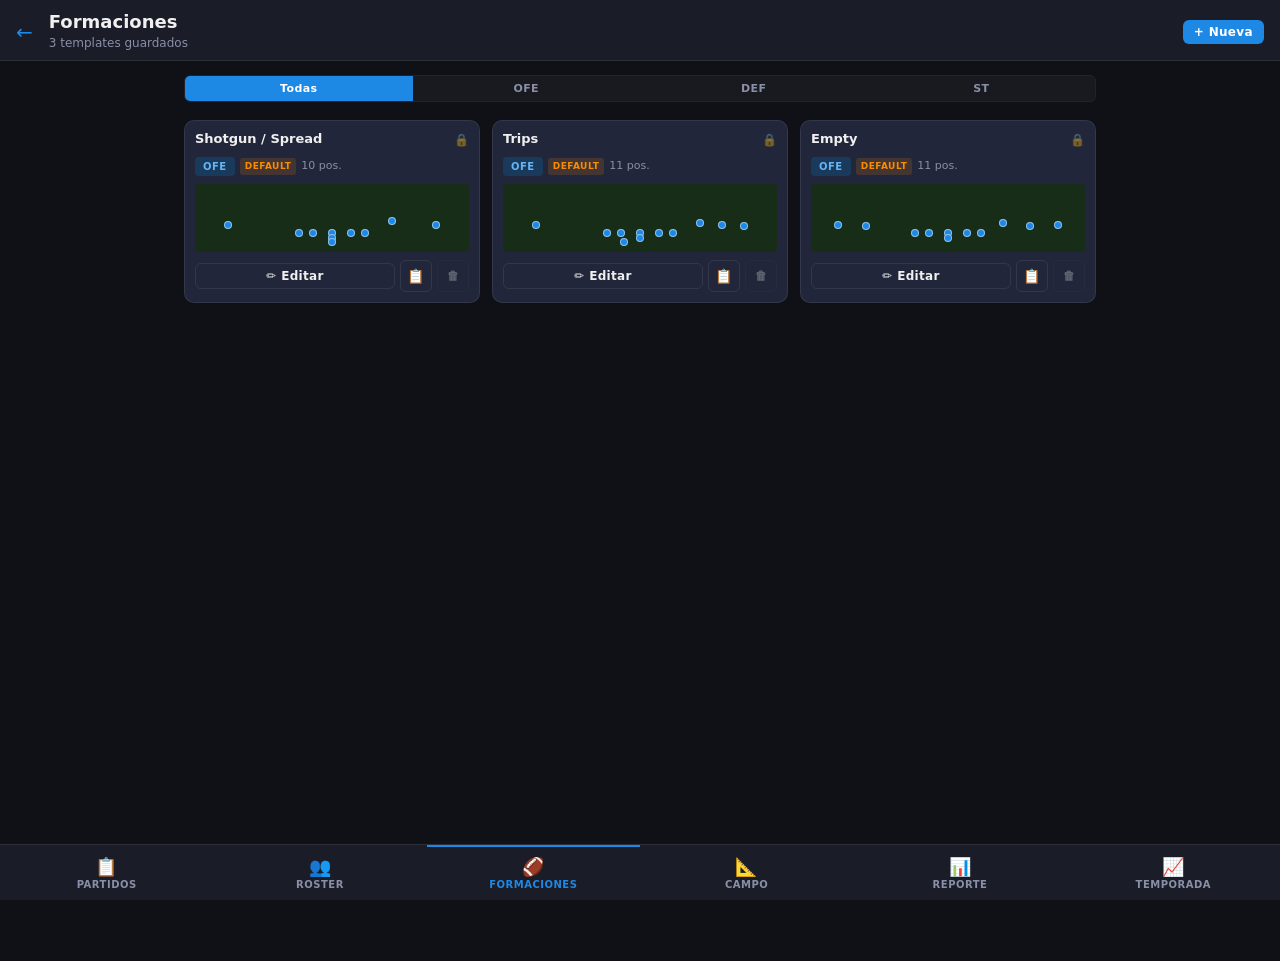
==== commit ebc76a27: "Add files via upload" ====
--- a/formations.html
+++ b/formations.html
@@ -279,6 +279,9 @@
       </button>
       <button class="nav-tab" onclick="goReport()">
         <span class="nav-icon">📊</span>REPORTE
+      </button>
+      <button class="nav-tab" onclick="location.href='season.html'">
+        <span class="nav-icon">📈</span>TEMPORADA
       </button>
     </nav>
 
